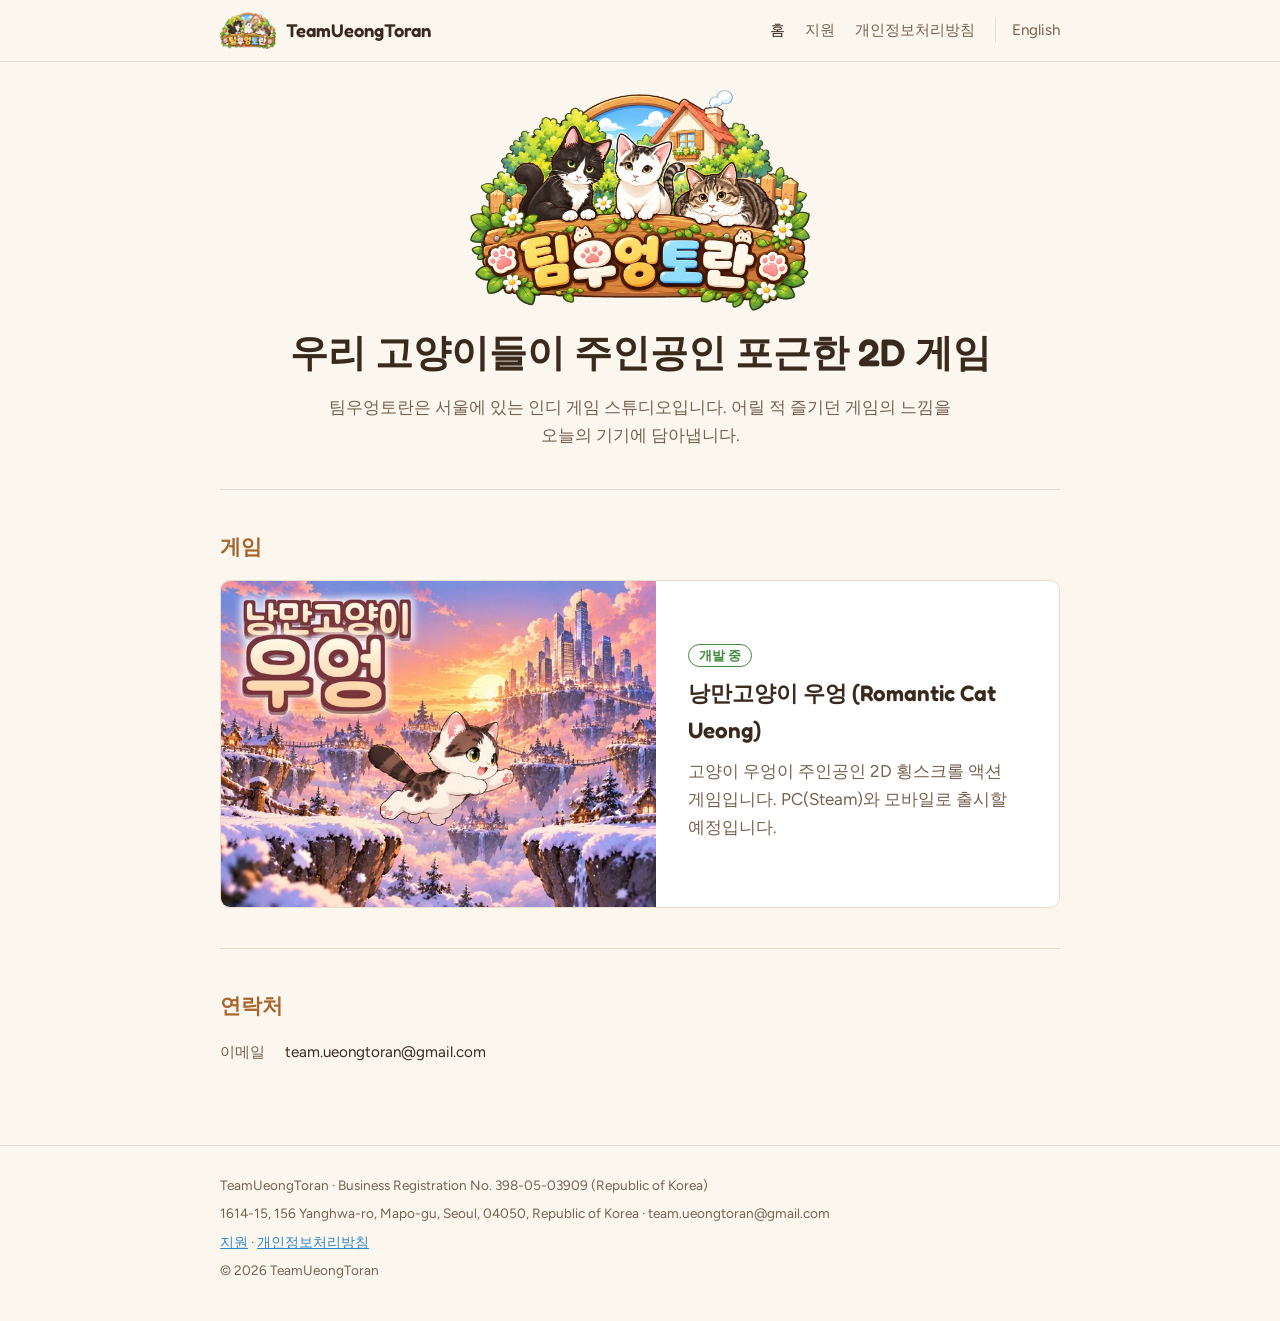
==== ko/index.html @ f3789578 "Use Korean logo and game screenshot on /ko/ pages Co-Authored-By: Claude Sonnet 5.5 <noreply@anthrop" ====
<!doctype html>
<html lang="ko">
<head>
<meta charset="utf-8">
<meta name="viewport" content="width=device-width, initial-scale=1, viewport-fit=cover">
<title>TeamUeongToran 팀우엉토란</title>
<meta name="description" content="팀우엉토란은 서울에 있는 인디 게임 스튜디오로, 고양이가 주인공인 포근한 2D 게임을 만듭니다.">
<meta property="og:title" content="TeamUeongToran 팀우엉토란">
<meta property="og:description" content="고양이가 주인공인 2D 게임을 만드는 서울의 인디 게임 스튜디오.">
<meta property="og:image" content="https://teamueongtoran.com/logo-ko.webp">
<link rel="icon" href="../logo-sm-ko.png" type="image/png">
<link rel="preconnect" href="https://fonts.googleapis.com">
<link rel="preconnect" href="https://fonts.gstatic.com" crossorigin>
<link rel="stylesheet" href="https://fonts.googleapis.com/css2?family=Figtree:wght@400;600&family=Fredoka:wght@600&display=swap">
<link rel="stylesheet" href="../style.css">
<link rel="alternate" hreflang="en" href="https://teamueongtoran.com/">
<link rel="alternate" hreflang="ko" href="https://teamueongtoran.com/ko/">
<script src="../lang.js"></script>
</head>
<body>
<header class="site">
  <div class="wrap">
    <a class="brand" href="./"><img src="../logo-sm-ko.png" alt="" width="56" height="36"><span>TeamUeongToran</span></a>
    <nav class="site" aria-label="사이트">
      <a href="./" aria-current="page">홈</a>
      <a href="support.html">지원</a>
      <a href="privacy.html">개인정보처리방침</a>
      <a class="lang" href="../" hreflang="en" lang="en">English</a>
    </nav>
  </div>
</header>

<main class="wrap">
  <section class="hero">
    <img class="logo" src="../logo-ko.webp" alt="팀우엉토란 로고: 나무 간판 너머를 바라보는 고양이 세 마리" width="1200" height="781">
    <h1>우리 고양이들이 주인공인 포근한 2D 게임</h1>
    <p>팀우엉토란은 서울에 있는 인디 게임 스튜디오입니다. 어릴 적 즐기던 게임의 느낌을 오늘의 기기에 담아냅니다.</p>
  </section>

  <section class="block" aria-labelledby="games">
    <h2 id="games">게임</h2>
    <article class="game">
      <img class="shot" src="../romantic-cat-ueong-ko.webp" alt="낭만고양이 우엉: 노을 지는 눈 덮인 떠다니는 섬 사이를 뛰어오르는 삼색 고양이" width="640" height="480" loading="lazy">
      <div class="body">
        <span class="status">개발 중</span>
        <h3>낭만고양이 우엉 (Romantic Cat Ueong)</h3>
        <p>고양이 우엉이 주인공인 2D 횡스크롤 액션 게임입니다. PC(Steam)와 모바일로 출시할 예정입니다.</p>
      </div>
    </article>
  </section>

  <section class="block" aria-labelledby="contact">
    <h2 id="contact">연락처</h2>
    <dl class="info">
      <dt>이메일</dt><dd>team.ueongtoran@gmail.com</dd>
    </dl>
  </section>
</main>

<footer class="site">
  <div class="wrap">
    <div>TeamUeongToran · Business Registration No. 398-05-03909 (Republic of Korea)</div>
    <div>1614-15, 156 Yanghwa-ro, Mapo-gu, Seoul, 04050, Republic of Korea · team.ueongtoran@gmail.com</div>
    <div><a href="support.html">지원</a> · <a href="privacy.html">개인정보처리방침</a></div>
    <div>© 2026 TeamUeongToran</div>
  </div>
</footer>
</body>
</html>
---- style.css ----
/* TeamUeongToran — palette taken from the logo: wood sign, garden leaves, sky blue, sunflower yellow. */
:root {
  --bg: #fbf7ef;
  --surface: #ffffff;
  --ink: #3a2a1d;
  --muted: #76624f;
  --rule: #eadfcd;
  --wood: #a8652d;
  --leaf: #3f8a3a;
  --sky: #2f86c9;
  --sun: #e9a21f;
  --font-display: "Fredoka", "Trebuchet MS", system-ui, sans-serif;
  --font-body: "Figtree", system-ui, -apple-system, "Segoe UI", sans-serif;
}
@media (prefers-color-scheme: dark) {
  :root {
    --bg: #1b1611; --surface: #241d16; --ink: #f3eadc; --muted: #c2b09a; --rule: #3a2f24;
    --wood: #e0a067; --leaf: #8fd17f; --sky: #7cc0f2; --sun: #f5c25a;
    color-scheme: dark;
  }
}
* { box-sizing: border-box; }
html { -webkit-text-size-adjust: 100%; }
body { margin: 0; background: var(--bg); color: var(--ink); font-family: var(--font-body); font-size: 17px; line-height: 1.65; }
html[lang="ko"] body { word-break: keep-all; overflow-wrap: break-word; }
a { color: var(--sky); }
a:focus-visible { outline: 2px solid var(--sky); outline-offset: 3px; border-radius: 2px; }
img { max-width: 100%; height: auto; }
.wrap { max-width: 880px; margin: 0 auto; padding-left: max(20px, env(safe-area-inset-left, 0px)); padding-right: max(20px, env(safe-area-inset-right, 0px)); }

header.site { border-bottom: 1px solid var(--rule); }
header.site .wrap { display: flex; align-items: center; justify-content: space-between; gap: 16px; flex-wrap: wrap; padding-block: 12px; }
.brand { display: inline-flex; align-items: center; gap: 10px; text-decoration: none; color: var(--ink); font-family: var(--font-display); font-weight: 600; font-size: 1.15rem; }
.brand img { width: 56px; height: auto; }
nav.site { display: flex; gap: 20px; font-size: 0.95rem; }
nav.site a { color: var(--muted); text-decoration: none; }
nav.site a:hover, nav.site a[aria-current="page"] { color: var(--ink); }
nav.site a.lang { border-left: 1px solid var(--rule); padding-left: 16px; }
nav.site { flex-wrap: wrap; gap: 8px 20px; }

.hero { padding-block: 28px 40px; display: grid; gap: 18px; justify-items: center; text-align: center; }
.hero .logo { width: min(340px, 80%); }
.hero h1 { font-family: var(--font-display); font-weight: 600; font-size: clamp(1.7rem, 4.5vw, 2.4rem); line-height: 1.2; margin: 0; text-wrap: balance; }
.hero p { margin: 0; color: var(--muted); max-width: 58ch; }

section.block { padding-block: 40px; border-top: 1px solid var(--rule); display: grid; gap: 16px; }
section.block h2 { font-family: var(--font-display); font-weight: 600; font-size: 1.3rem; margin: 0; color: var(--wood); }
.game { background: var(--surface); border: 1px solid var(--rule); border-radius: 10px; padding: 22px 24px; display: grid; gap: 8px; }
.game h3 { margin: 0; font-family: var(--font-display); font-weight: 600; font-size: 1.4rem; }
.game .status { display: inline-block; font-size: 0.8rem; font-weight: 600; color: var(--leaf); border: 1px solid currentColor; border-radius: 999px; padding: 0 10px; width: fit-content; }
.game p { margin: 0; color: var(--muted); }

dl.info { display: grid; grid-template-columns: max-content minmax(0, 1fr); gap: 6px 20px; margin: 0; font-size: 0.95rem; }
dl.info dt { color: var(--muted); }
dl.info dd { margin: 0; overflow-wrap: anywhere; }

footer.site { border-top: 1px solid var(--rule); margin-top: 40px; }
footer.site .wrap { padding-block: 28px 40px; font-size: 0.85rem; color: var(--muted); display: grid; gap: 6px; }

.policy { padding-block: 48px 24px; display: grid; gap: 8px; max-width: 70ch; }
.policy h1 { font-family: var(--font-display); font-weight: 600; font-size: 2rem; margin: 0 0 4px; text-wrap: balance; }
.policy h2 { font-size: 1.1rem; margin: 26px 0 2px; }
.policy h3 { font-size: 1rem; margin: 18px 0 0; }
.policy ul { padding-left: 1.2em; margin: 4px 0; }
.policy .meta { color: var(--muted); font-size: 0.9rem; }

@media (max-width: 480px) { dl.info { grid-template-columns: minmax(0, 1fr); gap: 0; } dl.info dd { margin-bottom: 8px; } .brand span { display: none; } }

.game { padding: 0; overflow: hidden; }
.game .shot { display: block; width: 100%; aspect-ratio: 4 / 3; object-fit: cover; background: var(--rule); }
.game .body { padding: 18px 24px 22px; display: grid; gap: 8px; }
@media (min-width: 720px) { .game { grid-template-columns: minmax(0, 1.1fr) minmax(0, 1fr); align-items: center; } }
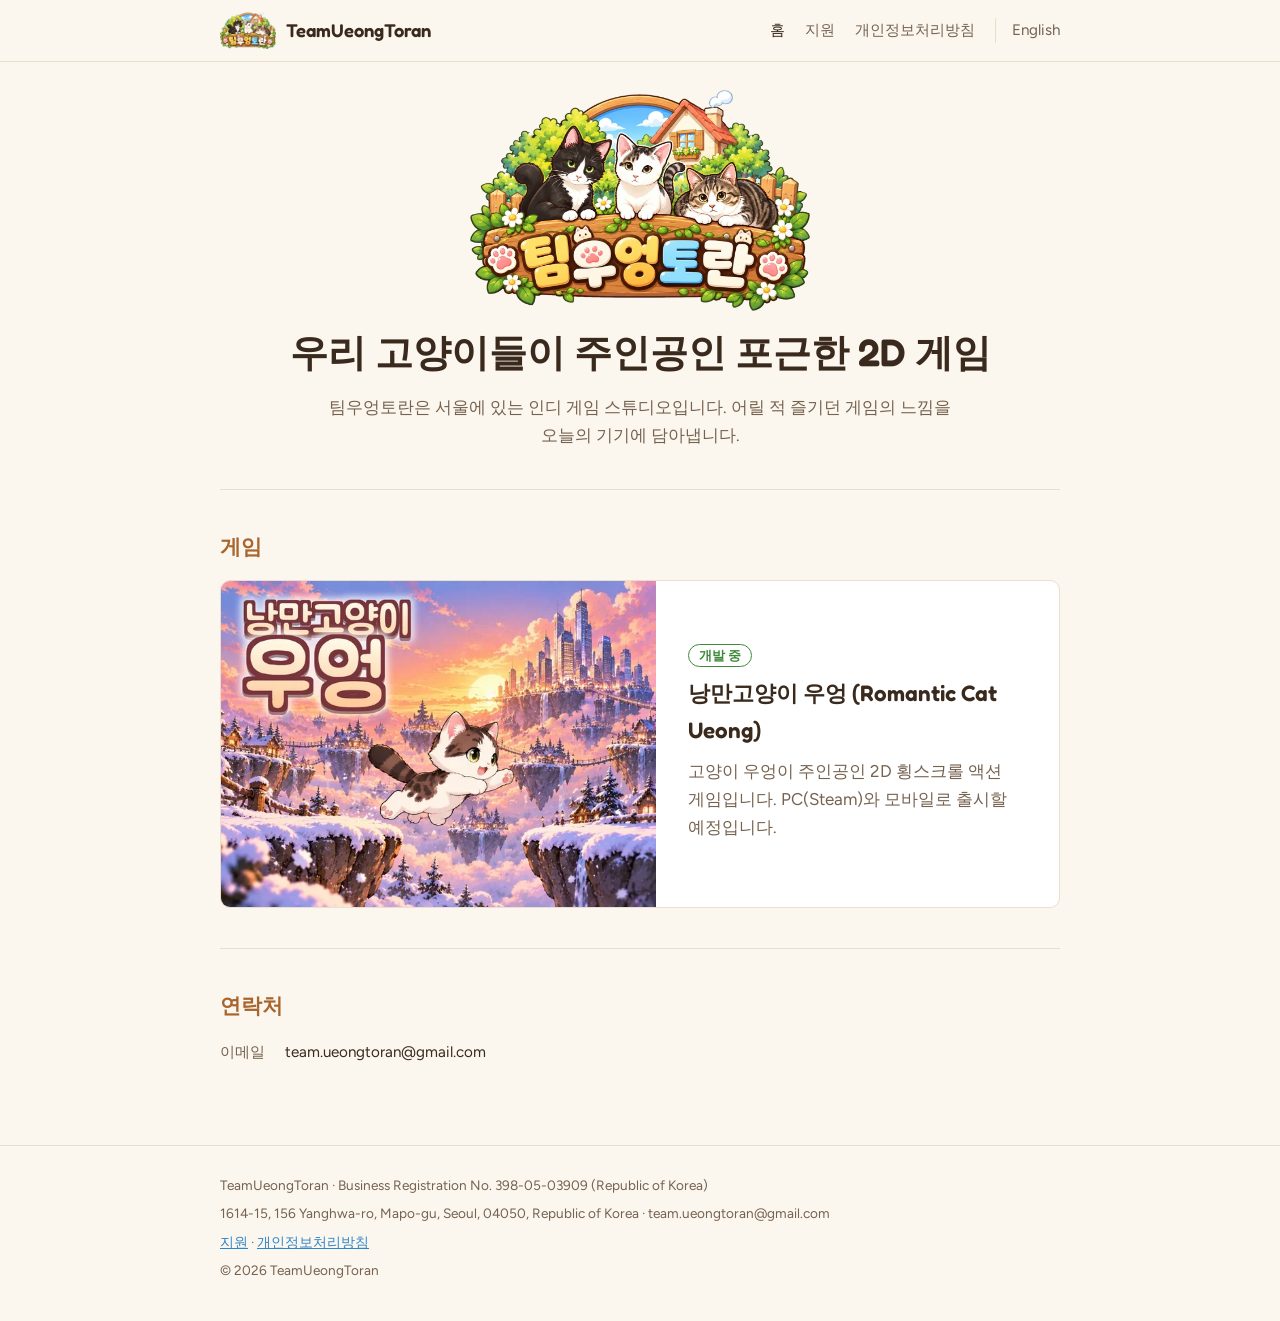
==== commit 2ba3e7f4: "Self-host fonts and update privacy policy per review - Serve Figtree and Fredoka from /fonts (SIL OF" ====
--- a/ko/index.html
+++ b/ko/index.html
@@ -9,12 +9,10 @@
 <meta property="og:description" content="고양이가 주인공인 2D 게임을 만드는 서울의 인디 게임 스튜디오.">
 <meta property="og:image" content="https://teamueongtoran.com/logo-ko.webp">
 <link rel="icon" href="../logo-sm-ko.png" type="image/png">
-<link rel="preconnect" href="https://fonts.googleapis.com">
-<link rel="preconnect" href="https://fonts.gstatic.com" crossorigin>
-<link rel="stylesheet" href="https://fonts.googleapis.com/css2?family=Figtree:wght@400;600&family=Fredoka:wght@600&display=swap">
 <link rel="stylesheet" href="../style.css">
 <link rel="alternate" hreflang="en" href="https://teamueongtoran.com/">
 <link rel="alternate" hreflang="ko" href="https://teamueongtoran.com/ko/">
+<link rel="alternate" hreflang="x-default" href="https://teamueongtoran.com/">
 <script src="../lang.js"></script>
 </head>
 <body>
--- a/style.css
+++ b/style.css
@@ -1,4 +1,7 @@
 /* TeamUeongToran — palette taken from the logo: wood sign, garden leaves, sky blue, sunflower yellow. */
+/* Fonts are served from this site (SIL OFL 1.1, see fonts/OFL-*.txt). Latin subset only; Korean uses system fonts. */
+@font-face { font-family: "Figtree"; font-style: normal; font-weight: 400 600; font-display: swap; src: url("fonts/figtree-latin.woff2") format("woff2"); unicode-range: U+0000-00FF, U+0131, U+0152-0153, U+02BB-02BC, U+02C6, U+02DA, U+02DC, U+0304, U+0308, U+0329, U+2000-206F, U+20AC, U+2122, U+2191, U+2193, U+2212, U+2215, U+FEFF, U+FFFD; }
+@font-face { font-family: "Fredoka"; font-style: normal; font-weight: 600; font-display: swap; src: url("fonts/fredoka-latin.woff2") format("woff2"); unicode-range: U+0000-00FF, U+0131, U+0152-0153, U+02BB-02BC, U+02C6, U+02DA, U+02DC, U+0304, U+0308, U+0329, U+2000-206F, U+20AC, U+2122, U+2191, U+2193, U+2212, U+2215, U+FEFF, U+FFFD; }
 :root {
   --bg: #fbf7ef;
   --surface: #ffffff;
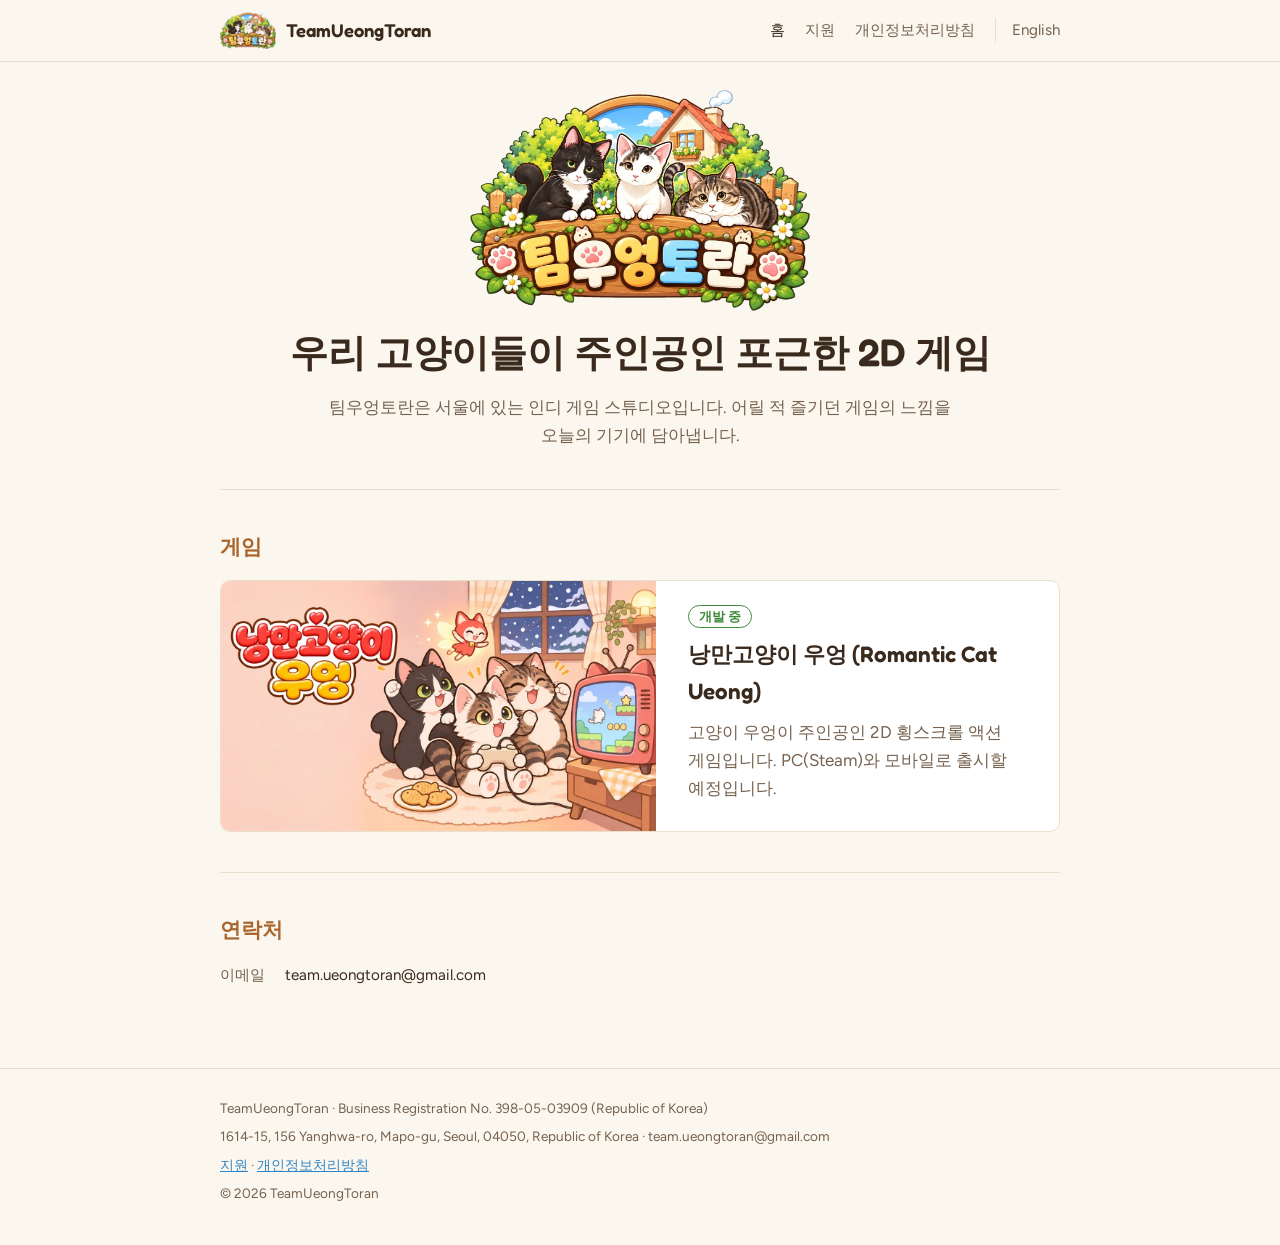
==== commit 39e53c28: "Replace placeholder screenshot with Steam main capsule art English and Korean home pages now use the" ====
--- a/ko/index.html
+++ b/ko/index.html
@@ -38,7 +38,7 @@
   <section class="block" aria-labelledby="games">
     <h2 id="games">게임</h2>
     <article class="game">
-      <img class="shot" src="../romantic-cat-ueong-ko.webp" alt="낭만고양이 우엉: 노을 지는 눈 덮인 떠다니는 섬 사이를 뛰어오르는 삼색 고양이" width="640" height="480" loading="lazy">
+      <img class="shot" src="../romantic-cat-ueong-capsule-ko.webp" alt="낭만고양이 우엉 대표 이미지: 고양이 세 마리가 함께 환호하며 한 마리가 고양이 귀가 달린 TV로 레트로 플랫폼 게임을 하고, 작은 빨간 요정 고양이가 위에서 날고 있다" width="1200" height="688" loading="lazy">
       <div class="body">
         <span class="status">개발 중</span>
         <h3>낭만고양이 우엉 (Romantic Cat Ueong)</h3>
--- a/style.css
+++ b/style.css
@@ -70,6 +70,6 @@
 @media (max-width: 480px) { dl.info { grid-template-columns: minmax(0, 1fr); gap: 0; } dl.info dd { margin-bottom: 8px; } .brand span { display: none; } }
 
 .game { padding: 0; overflow: hidden; }
-.game .shot { display: block; width: 100%; aspect-ratio: 4 / 3; object-fit: cover; background: var(--rule); }
+.game .shot { display: block; width: 100%; aspect-ratio: 1200 / 688; object-fit: cover; background: var(--rule); }
 .game .body { padding: 18px 24px 22px; display: grid; gap: 8px; }
 @media (min-width: 720px) { .game { grid-template-columns: minmax(0, 1.1fr) minmax(0, 1fr); align-items: center; } }
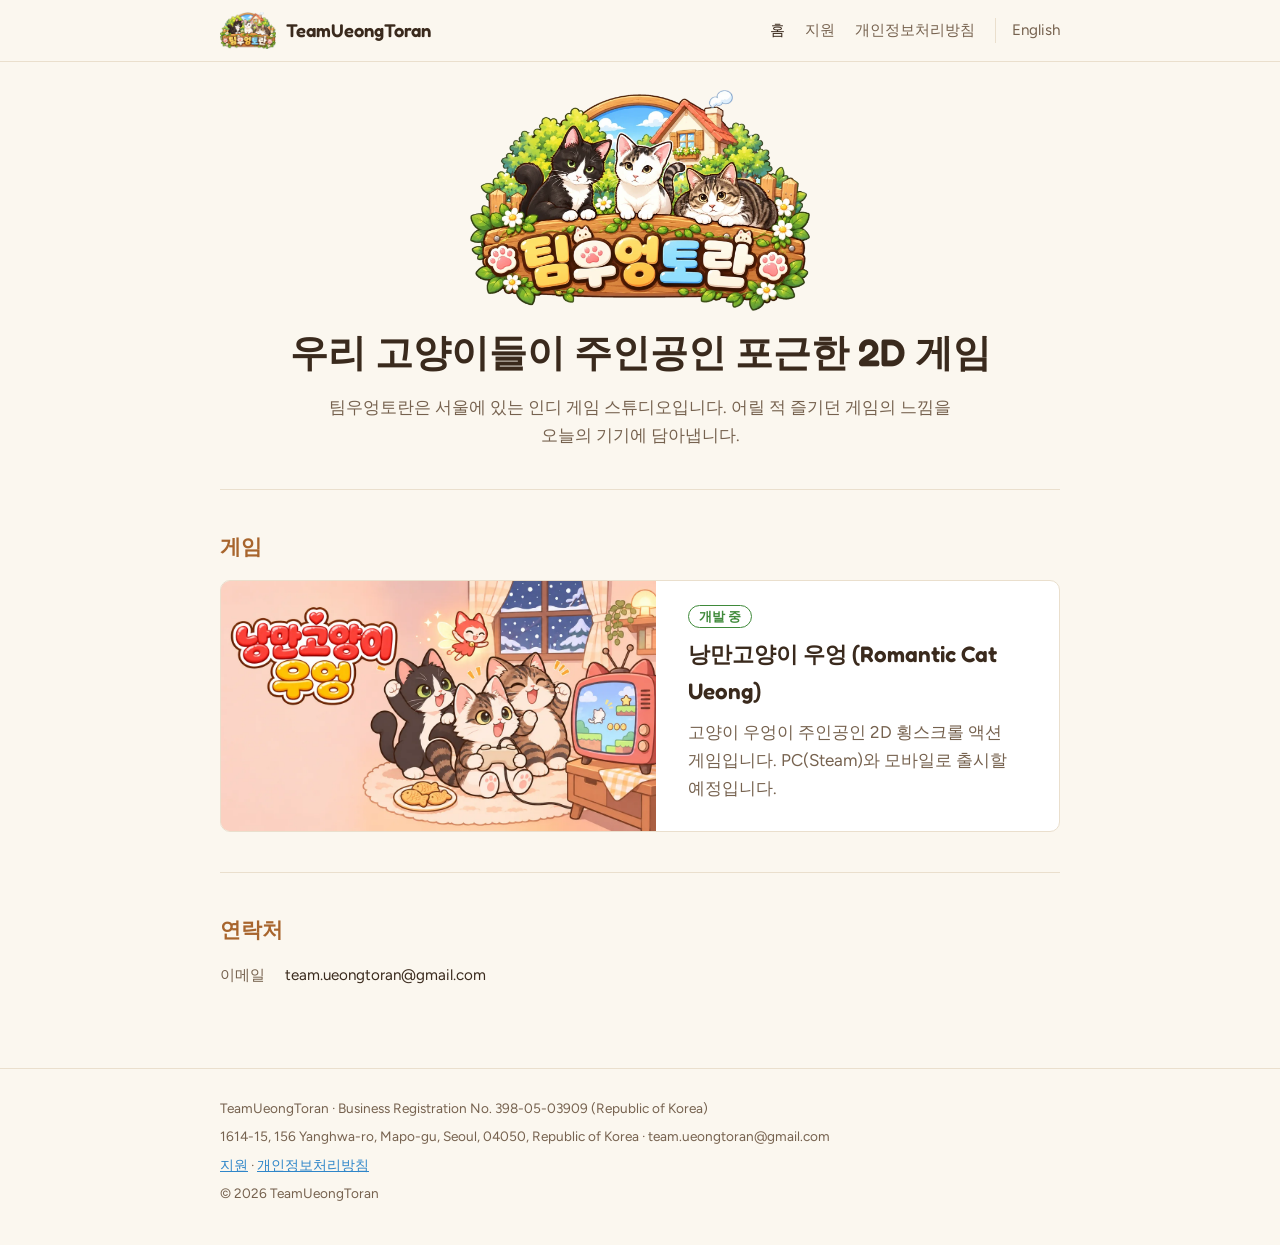
==== commit 95c29dd9: "Show full capsule art on the game card, vertical capsule on narrow screens Drop object-fit: cover an" ====
--- a/ko/index.html
+++ b/ko/index.html
@@ -38,7 +38,10 @@
   <section class="block" aria-labelledby="games">
     <h2 id="games">게임</h2>
     <article class="game">
-      <img class="shot" src="../romantic-cat-ueong-capsule-ko.webp" alt="낭만고양이 우엉 대표 이미지: 고양이 세 마리가 함께 환호하며 한 마리가 고양이 귀가 달린 TV로 레트로 플랫폼 게임을 하고, 작은 빨간 요정 고양이가 위에서 날고 있다" width="1200" height="688" loading="lazy">
+      <picture>
+        <source media="(max-width: 600px)" srcset="../romantic-cat-ueong-capsule-vertical-ko.webp" width="748" height="896">
+        <img class="shot" src="../romantic-cat-ueong-capsule-ko.webp" alt="낭만고양이 우엉 대표 이미지: 고양이 세 마리가 함께 환호하며 한 마리가 고양이 귀가 달린 TV로 레트로 플랫폼 게임을 하고, 작은 빨간 요정 고양이가 위에서 날고 있다" width="1200" height="688" loading="lazy">
+      </picture>
       <div class="body">
         <span class="status">개발 중</span>
         <h3>낭만고양이 우엉 (Romantic Cat Ueong)</h3>
--- a/style.css
+++ b/style.css
@@ -70,6 +70,8 @@
 @media (max-width: 480px) { dl.info { grid-template-columns: minmax(0, 1fr); gap: 0; } dl.info dd { margin-bottom: 8px; } .brand span { display: none; } }
 
 .game { padding: 0; overflow: hidden; }
-.game .shot { display: block; width: 100%; aspect-ratio: 1200 / 688; object-fit: cover; background: var(--rule); }
+.game picture { display: block; }
+.game .shot { display: block; width: 100%; height: auto; aspect-ratio: auto 1200 / 688; background: var(--rule); }
+@media (max-width: 600px) { .game .shot { aspect-ratio: auto 748 / 896; } }
 .game .body { padding: 18px 24px 22px; display: grid; gap: 8px; }
 @media (min-width: 720px) { .game { grid-template-columns: minmax(0, 1.1fr) minmax(0, 1fr); align-items: center; } }
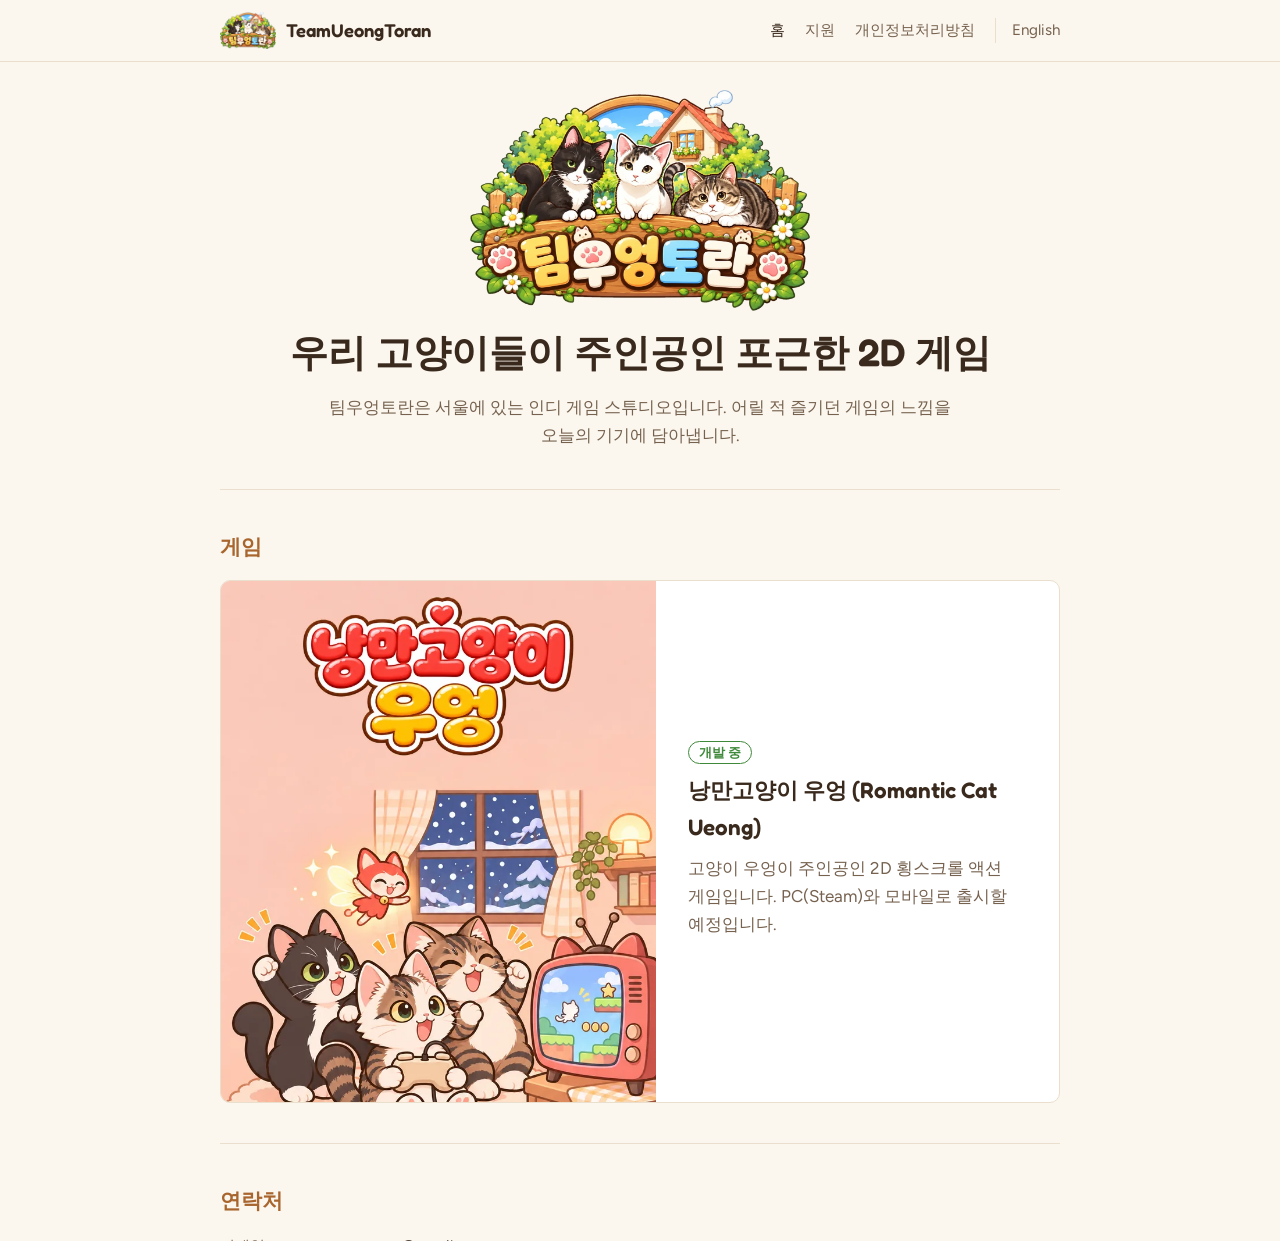
==== commit 9f7d81ec: "Update footer business info: add mail-order report number, Korean footer Footer items are now spans:" ====
--- a/ko/index.html
+++ b/ko/index.html
@@ -60,8 +60,8 @@
 
 <footer class="site">
   <div class="wrap">
-    <div>TeamUeongToran · Business Registration No. 398-05-03909 (Republic of Korea)</div>
-    <div>1614-15, 156 Yanghwa-ro, Mapo-gu, Seoul, 04050, Republic of Korea · team.ueongtoran@gmail.com</div>
+    <p class="biz"><span>상호 팀우엉토란(TeamUeongToran)</span><span>사업자등록번호 <span class="nb">398-05-03909</span></span><span>통신판매업 신고번호 <span class="nb">제2026-서울마포-2810호</span></span></p>
+    <p class="biz"><span>주소 서울특별시 마포구 양화로 156, 14층 1614-15호 (동교동, LG팰리스빌딩)</span><span>이메일 team.ueongtoran@gmail.com</span></p>
     <div><a href="support.html">지원</a> · <a href="privacy.html">개인정보처리방침</a></div>
     <div>© 2026 TeamUeongToran</div>
   </div>
--- a/style.css
+++ b/style.css
@@ -59,6 +59,10 @@
 
 footer.site { border-top: 1px solid var(--rule); margin-top: 40px; }
 footer.site .wrap { padding-block: 28px 40px; font-size: 0.85rem; color: var(--muted); display: grid; gap: 6px; }
+footer.site .biz { margin: 0; font-size: 0.8rem; line-height: 1.6; text-wrap: pretty; }
+footer.site .biz > span:not(:first-child)::before { content: "|"; margin: 0 0.7em; opacity: 0.5; }
+footer.site .nb { white-space: nowrap; }
+@media (max-width: 640px) { footer.site .biz > span { display: block; } footer.site .biz > span:not(:first-child)::before { content: none; } }
 
 .policy { padding-block: 48px 24px; display: grid; gap: 8px; max-width: 70ch; }
 .policy h1 { font-family: var(--font-display); font-weight: 600; font-size: 2rem; margin: 0 0 4px; text-wrap: balance; }
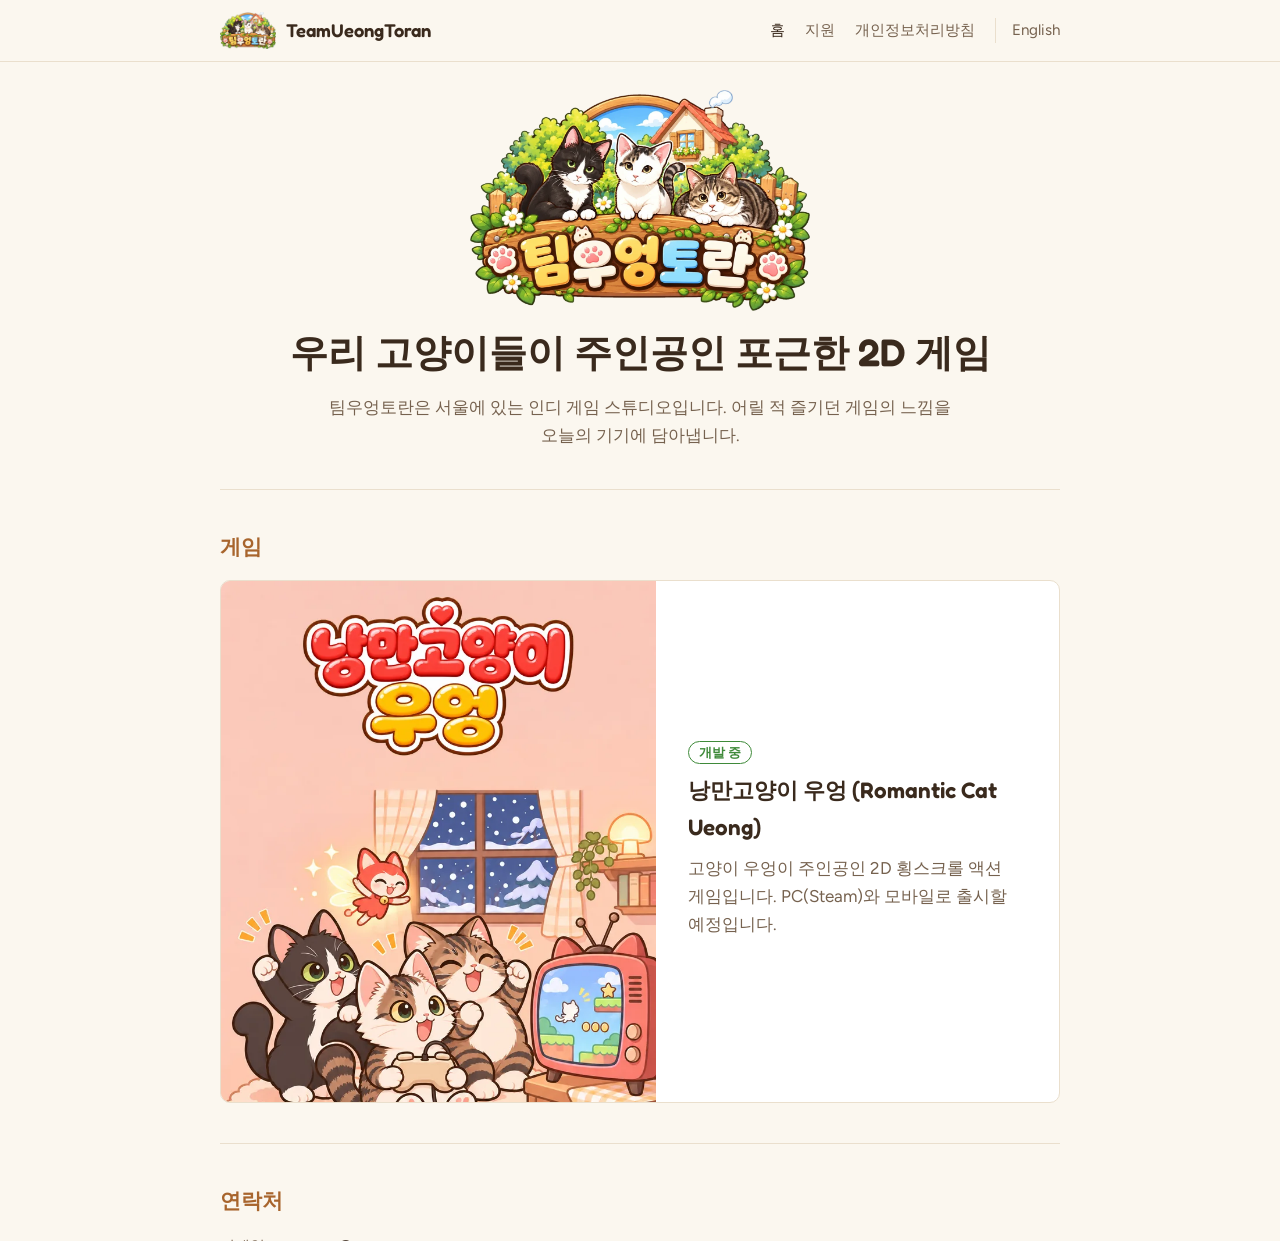
==== commit 436c6c79: "Switch contact to contact@ and add ImprovMX to privacy policy; fill supported devices Policy effecti" ====
--- a/ko/index.html
+++ b/ko/index.html
@@ -53,7 +53,7 @@
   <section class="block" aria-labelledby="contact">
     <h2 id="contact">연락처</h2>
     <dl class="info">
-      <dt>이메일</dt><dd>team.ueongtoran@gmail.com</dd>
+      <dt>이메일</dt><dd>contact@teamueongtoran.com</dd>
     </dl>
   </section>
 </main>
@@ -61,7 +61,7 @@
 <footer class="site">
   <div class="wrap">
     <p class="biz"><span>상호 팀우엉토란(TeamUeongToran)</span><span>사업자등록번호 <span class="nb">398-05-03909</span></span><span>통신판매업 신고번호 <span class="nb">제2026-서울마포-2810호</span></span></p>
-    <p class="biz"><span>주소 서울특별시 마포구 양화로 156, 14층 1614-15호 (동교동, LG팰리스빌딩)</span><span>이메일 team.ueongtoran@gmail.com</span></p>
+    <p class="biz"><span>주소 서울특별시 마포구 양화로 156, 14층 1614-15호 (동교동, LG팰리스빌딩)</span><span>이메일 contact@teamueongtoran.com</span></p>
     <div><a href="support.html">지원</a> · <a href="privacy.html">개인정보처리방침</a></div>
     <div>© 2026 TeamUeongToran</div>
   </div>
